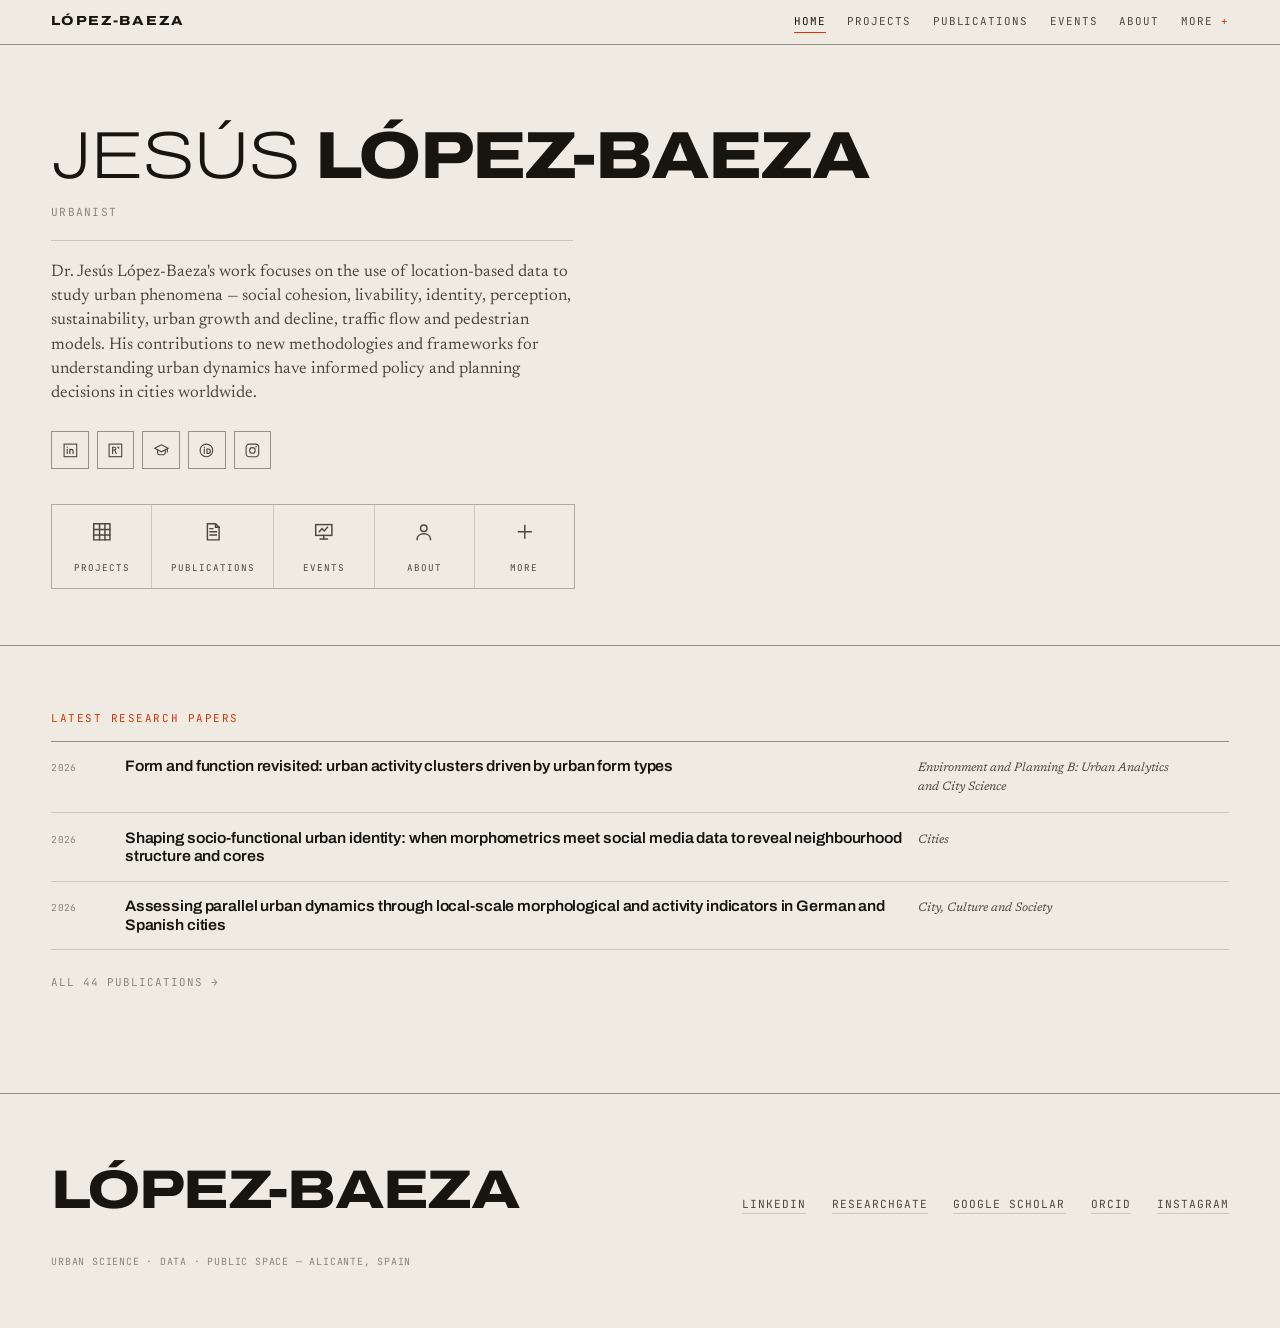
==== index.html @ 4053e577 "Add files via upload" ====
<!doctype html>
<html lang="en">
<head>
<meta charset="utf-8">
<meta name="viewport" content="width=device-width,initial-scale=1">
<title>Jesús López-Baeza — Urbanist</title>
<meta name="description" content="Urban research on phenomena using open data encompassing social cohesion, activities and livability of places, and citizen preferences in public spaces, among other dynamics.">
<meta property="og:title" content="Jesús López-Baeza — Urbanist">
<meta property="og:description" content="Urban research on phenomena using open data encompassing social cohesion, activities and livability of places, and citizen preferences in public spaces, among other dynamics.">
<meta property="og:type" content="website">
<link rel="preconnect" href="https://fonts.googleapis.com">
<link rel="preconnect" href="https://fonts.gstatic.com" crossorigin>
<link rel="stylesheet" href="https://fonts.googleapis.com/css2?family=Archivo:wdth,wght@62..125,100..900&family=Newsreader:ital,opsz,wght@0,6..72,200..700;1,6..72,200..600&family=JetBrains+Mono:wght@400;500&display=swap">
<link rel="stylesheet" href="assets/style.css">
</head>
<body>
<header class="masthead">
  <div class="wrap">
    <a class="brand" href="index.html">López-Baeza</a>
    <nav class="nav">
        <a href="index.html" aria-current="page">Home</a>
        <a href="projects.html">Projects</a>
        <a href="publications.html">Publications</a>
        <a href="events.html">Events</a>
        <a href="about.html">About</a>
        <span class="has-kids" tabindex="0">More <i>+</i><span class="submenu"><a href="tools.html">Tools</a><a href="architecture.html">Architecture</a><a href="graphic-design.html">Graphic Design</a></span></span>
    </nav>
  </div>
</header>
<main>
<section class="cover">
  <div class="wrap">
    <h1 class="cover-name"><span class="thin">Jesús</span> López-Baeza</h1>
    <p class="cover-role">Urbanist</p>
    <p class="cover-lead">Dr. Jesús López-Baeza&#x27;s work focuses on the use of location-based data to study urban phenomena — social cohesion, livability, identity, perception, sustainability, urban growth and decline, traffic flow and pedestrian models. His contributions to new methodologies and frameworks for understanding urban dynamics have informed policy and planning decisions in cities worldwide.</p>
    <div class="ico-row"><a class="ico" href="https://www.linkedin.com/in/jesuslopezbaeza/" target="_blank" rel="me noopener" title="LinkedIn" aria-label="LinkedIn"><svg viewBox="0 0 24 24" fill="none" stroke="currentColor" stroke-width="1.6" stroke-linecap="square" stroke-linejoin="miter" aria-hidden="true" focusable="false"><rect x="3" y="3" width="18" height="18"/><path d="M7.5 10.5v6"/><circle cx="7.5" cy="7.4" r="0.9" fill="currentColor" stroke="none"/><path d="M11.2 16.5v-6M11.2 12.6c0-1.2 1-2.1 2.3-2.1s2.3.9 2.3 2.1v3.9"/></svg></a><a class="ico" href="https://www.researchgate.net/profile/Jesus-Lopez-Baeza" target="_blank" rel="me noopener" title="ResearchGate" aria-label="ResearchGate"><svg viewBox="0 0 24 24" fill="none" stroke="currentColor" stroke-width="1.6" stroke-linecap="square" stroke-linejoin="miter" aria-hidden="true" focusable="false"><rect x="3" y="3" width="18" height="18"/><path d="M8 16.5v-9h2.6c1.2 0 2 .8 2 1.9s-.8 2-2 2H8"/><path d="M10.8 11.4l2.4 5.1"/><path d="M16.6 7.5h-1.2M16.6 7.5v1.2"/></svg></a><a class="ico" href="https://scholar.google.com/citations?user=J8rSZxgAAAAJ" target="_blank" rel="me noopener" title="Google Scholar" aria-label="Google Scholar"><svg viewBox="0 0 24 24" fill="none" stroke="currentColor" stroke-width="1.6" stroke-linecap="square" stroke-linejoin="miter" aria-hidden="true" focusable="false"><path d="M12 4L2.5 9 12 14l9.5-5L12 4z"/><path d="M6.5 11.4v4.2c0 1.5 2.5 2.7 5.5 2.7s5.5-1.2 5.5-2.7v-4.2"/><path d="M20.5 9.6v4.6"/></svg></a><a class="ico" href="https://orcid.org/0000-0002-4092-1782" target="_blank" rel="me noopener" title="ORCID" aria-label="ORCID"><svg viewBox="0 0 24 24" fill="none" stroke="currentColor" stroke-width="1.6" stroke-linecap="square" stroke-linejoin="miter" aria-hidden="true" focusable="false"><circle cx="12" cy="12" r="9"/><path d="M9 10v6"/><circle cx="9" cy="7.7" r="0.85" fill="currentColor" stroke="none"/><path d="M12.8 16.2V10h1.9c1.8 0 3 1.2 3 3.1s-1.2 3.1-3 3.1h-1.9z"/></svg></a><a class="ico" href="https://instagram.com/lopez.baeza" target="_blank" rel="me noopener" title="Instagram" aria-label="Instagram"><svg viewBox="0 0 24 24" fill="none" stroke="currentColor" stroke-width="1.6" stroke-linecap="square" stroke-linejoin="miter" aria-hidden="true" focusable="false"><rect x="3" y="3" width="18" height="18" rx="4.5"/><circle cx="12" cy="12" r="4"/><circle cx="17.2" cy="6.8" r="1" fill="currentColor" stroke="none"/></svg></a></div>
    <nav class="tiles" aria-label="Sections"><a class="tile" href="projects.html"><span class="tile-ico"><svg viewBox="0 0 24 24" fill="none" stroke="currentColor" stroke-width="1.6" stroke-linecap="square" stroke-linejoin="miter" aria-hidden="true" focusable="false"><path d="M3 3h18v18H3z"/><path d="M3 9.5h18M3 15.5h18M9.5 3v18M15.5 3v18"/></svg></span><span class="tile-lab">Projects</span></a><a class="tile" href="publications.html"><span class="tile-ico"><svg viewBox="0 0 24 24" fill="none" stroke="currentColor" stroke-width="1.6" stroke-linecap="square" stroke-linejoin="miter" aria-hidden="true" focusable="false"><path d="M6 3h9l4 4v14H6z"/><path d="M15 3v4h4"/><path d="M9 12h7M9 15.5h7M9 8.5h3"/></svg></span><span class="tile-lab">Publications</span></a><a class="tile" href="events.html"><span class="tile-ico"><svg viewBox="0 0 24 24" fill="none" stroke="currentColor" stroke-width="1.6" stroke-linecap="square" stroke-linejoin="miter" aria-hidden="true" focusable="false"><rect x="3" y="4" width="18" height="12"/><path d="M12 16v4"/><path d="M8 20h8"/><path d="M7 12l3-3.5 2.5 2.5L16 7"/></svg></span><span class="tile-lab">Events</span></a><a class="tile" href="about.html"><span class="tile-ico"><svg viewBox="0 0 24 24" fill="none" stroke="currentColor" stroke-width="1.6" stroke-linecap="square" stroke-linejoin="miter" aria-hidden="true" focusable="false"><circle cx="12" cy="8" r="3.6"/><path d="M4.5 20.5c0-4 3.4-6.4 7.5-6.4s7.5 2.4 7.5 6.4"/></svg></span><span class="tile-lab">About</span></a><a class="tile" href="architecture.html"><span class="tile-ico"><svg viewBox="0 0 24 24" fill="none" stroke="currentColor" stroke-width="1.6" stroke-linecap="square" stroke-linejoin="miter" aria-hidden="true" focusable="false"><path d="M12 5v14M5 12h14"/></svg></span><span class="tile-lab">More</span></a></nav>
  </div>
</section>

<section class="section cover-papers">
  <div class="wrap">
    <span class="kicker">Latest research papers</span>
    <div class="papers"><a class="paper" href="https://www.researchgate.net/publication/410779434_Form_and_function_revisited_urban_activity_clusters_driven_by_urban_form_types" target="_blank" rel="noopener"><span class="paper-yr">2026</span><span class="paper-title">Form and function revisited: urban activity clusters driven by urban form types</span><span class="paper-venue">Environment and Planning B: Urban Analytics and City Science</span><span class="t-go">&rarr;</span></a><a class="paper" href="https://www.researchgate.net/publication/409445512_Shaping_socio-functional_urban_identity_When_morphometrics_meet_social_media_data_to_reveal_neighbourhood_structure_and_cores" target="_blank" rel="noopener"><span class="paper-yr">2026</span><span class="paper-title">Shaping socio-functional urban identity: when morphometrics meet social media data to reveal neighbourhood structure and cores</span><span class="paper-venue">Cities</span><span class="t-go">&rarr;</span></a><a class="paper" href="https://www.researchgate.net/publication/402565655_Assessing_parallel_urban_dynamics_through_local-scale_morphological_and_activity_indicators_in_German_and_Spanish_cities" target="_blank" rel="noopener"><span class="paper-yr">2026</span><span class="paper-title">Assessing parallel urban dynamics through local-scale morphological and activity indicators in German and Spanish cities</span><span class="paper-venue">City, Culture and Society</span><span class="t-go">&rarr;</span></a></div>
    <a class="back" href="publications.html">All 44 publications &rarr;</a>
  </div>
</section>
</main>
<footer class="foot">
  <div class="wrap">
    <div class="foot-grid">
      <p class="foot-name">López-Baeza</p>
      <div class="foot-links">
      <a href="https://www.linkedin.com/in/jesuslopezbaeza/" rel="me noopener" target="_blank">LinkedIn</a>
      <a href="https://www.researchgate.net/profile/Jesus-Lopez-Baeza" rel="me noopener" target="_blank">ResearchGate</a>
      <a href="https://scholar.google.com/citations?user=J8rSZxgAAAAJ" rel="me noopener" target="_blank">Google Scholar</a>
      <a href="https://orcid.org/0000-0002-4092-1782" rel="me noopener" target="_blank">ORCID</a>
      <a href="https://instagram.com/lopez.baeza" rel="me noopener" target="_blank">Instagram</a>
      </div>
    </div>
    <p class="colophon">Urban science · data · public space — Alicante, Spain</p>
  </div>
</footer>
<script>
document.querySelectorAll('.carousel').forEach(function(c){
  var t = c.querySelector('.track');
  function step(){ return Math.max(t.clientWidth * 0.8, 240); }
  c.querySelector('.prev').onclick = function(){ t.scrollBy({left:-step(), behavior:'smooth'}); };
  c.querySelector('.next').onclick = function(){ t.scrollBy({left: step(), behavior:'smooth'}); };
});

document.querySelectorAll('.vid-link').forEach(function (a) {
  a.addEventListener('click', function (ev) {
    // file:// can't host a YouTube iframe, so there we just follow the link
    if (location.protocol.indexOf('http') !== 0) return;
    ev.preventDefault();
    var f = document.createElement('iframe');
    f.src = 'https://www.youtube-nocookie.com/embed/' + a.dataset.yt + '?autoplay=1';
    f.title = a.querySelector('img').alt;
    f.allow = 'accelerometer; autoplay; clipboard-write; encrypted-media; picture-in-picture';
    f.allowFullscreen = true;
    f.setAttribute('frameborder', '0');
    a.replaceWith(f);
  });
});
</script>
<script src="assets/filter.js"></script>
<script src="assets/timeline.js"></script>
<script src="assets/spark.js"></script>
</body>
</html>
---- assets/style.css ----
/* ------------------------------------------------------------------
   López-Baeza — editorial static site
   Paper / ink / one signal colour. No gradients, no shadows, no radii.
------------------------------------------------------------------ */

:root{
  --paper:#EFEBE2;
  --paper-2:#E6E1D6;
  --ink:#16150F;
  --ink-soft:#4A473D;
  --muted:#8A8577;
  --accent:#D9330A;
  --rule:rgba(22,21,15,.16);
  --rule-strong:rgba(22,21,15,.42);

  --display:"Archivo","Helvetica Neue",Arial,sans-serif;
  --serif:"Newsreader",Georgia,"Times New Roman",serif;
  --mono:"JetBrains Mono",ui-monospace,SFMono-Regular,Menlo,monospace;

  --pad:clamp(1.25rem,4vw,4rem);
  --maxw:1680px;
}

*{box-sizing:border-box}
html{-webkit-text-size-adjust:100%}
body{
  margin:0;background:var(--paper);color:var(--ink);
  font-family:var(--serif);
  font-size:clamp(1rem,.5vw + .9rem,1.1rem);
  line-height:1.55;-webkit-font-smoothing:antialiased;
}
::selection{background:var(--accent);color:var(--paper)}
a{color:inherit;text-decoration:none}
img{max-width:100%;display:block}
.wrap{max-width:var(--maxw);margin:0 auto;padding:0 var(--pad)}

/* ---------------------------------------------------------- masthead */

.masthead{position:sticky;top:0;z-index:50;background:var(--paper);
  border-bottom:1px solid var(--rule-strong)}
.masthead .wrap{display:flex;align-items:baseline;gap:2rem;
  justify-content:space-between;padding-top:.7rem;padding-bottom:.7rem}
.brand{font-family:var(--display);font-variation-settings:"wdth" 118,"wght" 800;
  font-size:.82rem;letter-spacing:.13em;text-transform:uppercase;white-space:nowrap}
.brand:hover{color:var(--accent)}
.nav{display:flex;flex-wrap:wrap;gap:.15rem 1.35rem;font-family:var(--mono);
  font-size:.68rem;letter-spacing:.09em;text-transform:uppercase}
.nav a{color:var(--ink-soft);padding-bottom:2px;border-bottom:1.5px solid transparent}
.nav a:hover{color:var(--ink)}
.nav a[aria-current="page"]{color:var(--ink);border-bottom-color:var(--accent)}
.nav .has-kids{position:relative;color:var(--ink-soft);cursor:default;
  padding-bottom:2px;border-bottom:1.5px solid transparent;outline:none}
.nav .has-kids:hover,.nav .has-kids:focus-within{color:var(--ink)}
.nav .has-kids.is-on{color:var(--ink);border-bottom-color:var(--accent)}
.nav .has-kids i{font-style:normal;color:var(--accent)}
.submenu{position:absolute;top:calc(100% + .7rem);right:0;z-index:60;
  display:none;flex-direction:column;min-width:11rem;
  background:var(--paper);border:1px solid var(--rule-strong)}
.nav .has-kids:hover .submenu,.nav .has-kids:focus-within .submenu{display:flex}
.submenu a{padding:.55rem .8rem;border-bottom:1px solid var(--rule);white-space:nowrap}
.submenu a:last-child{border-bottom:none}
.submenu a:hover{background:var(--paper-2);color:var(--accent)}

/* ---------------------------------------------------------- cover (home) */

.cover{padding:clamp(2.5rem,7vw,5rem) 0 clamp(2rem,5vw,3.5rem)}
.cover-name{font-family:var(--display);font-variation-settings:"wdth" 118,"wght" 800;
  font-size:clamp(2rem,5.2vw,4.2rem);line-height:.95;letter-spacing:-.03em;
  text-transform:uppercase;margin:0}
.cover-name .thin{font-variation-settings:"wdth" 118,"wght" 200}
.cover-role{font-family:var(--mono);font-size:.7rem;letter-spacing:.11em;
  text-transform:uppercase;color:var(--muted);margin:1rem 0 0}
/* Standfirst under the name. Measured in ch so the line length stays readable
   however wide the window gets. */
.cover-lead{font-size:1.05rem;line-height:1.45;color:var(--ink-soft);
  max-width:58ch;margin:1.15rem 0 0;padding-top:1.15rem;
  border-top:1px solid var(--rule)}

.ico-row{display:flex;flex-wrap:wrap;gap:.5rem;margin-top:1.6rem}
.ico{display:grid;place-items:center;width:2.35rem;height:2.35rem;
  border:1px solid var(--rule-strong);color:var(--ink-soft);
  transition:background-color .15s ease,color .15s ease,border-color .15s ease}
.ico svg{width:1.05rem;height:1.05rem}
.ico:hover{background:var(--accent);border-color:var(--accent);color:var(--paper)}

.tiles{display:flex;flex-wrap:wrap;gap:1px;margin-top:2.2rem;
  background:var(--rule);border:1px solid var(--rule);width:fit-content;max-width:100%}
.tile{background:var(--paper);display:flex;flex-direction:column;align-items:center;
  gap:.5rem;padding:1rem 1.15rem .8rem;min-width:6.2rem;color:var(--ink-soft);
  transition:background-color .15s ease,color .15s ease}
.tile-ico svg{width:1.35rem;height:1.35rem}
.tile-lab{font-family:var(--mono);font-size:.58rem;letter-spacing:.11em;
  text-transform:uppercase}
.tile:hover{background:var(--paper-2);color:var(--accent)}

.cover-papers{padding-top:clamp(1.75rem,3.5vw,2.75rem)}
.cover-papers .kicker{margin-bottom:.9rem}
.papers{border-top:1px solid var(--rule-strong)}
.paper{display:grid;grid-template-columns:3.6rem minmax(0,1fr) minmax(0,17rem) 1.4rem;
  gap:.2rem 1rem;align-items:baseline;padding:.95rem 0;
  border-bottom:1px solid var(--rule);
  transition:padding-left .16s ease,background-color .16s ease}
.paper:hover{background:var(--paper-2);padding-left:.7rem}
.paper:hover .paper-title{color:var(--accent)}
.paper:hover .t-go{opacity:1}
.paper-yr{font-family:var(--mono);font-size:.6rem;color:var(--muted);letter-spacing:.04em}
.paper-title{font-family:var(--display);font-variation-settings:"wdth" 104,"wght" 600;
  font-size:.95rem;line-height:1.22;letter-spacing:-.008em}
.paper-venue{font-size:.76rem;font-style:italic;color:var(--ink-soft)}

/* ---------------------------------------------------------- sections */

.section{padding:clamp(2.25rem,5vw,4.5rem) 0;border-top:1px solid var(--rule-strong)}
.section-head{display:grid;grid-template-columns:minmax(0,3.2fr) minmax(0,6.8fr);
  gap:clamp(1rem,4vw,4rem);align-items:start;margin-bottom:clamp(1.5rem,3vw,2.5rem)}
.kicker{font-family:var(--mono);font-size:.68rem;letter-spacing:.14em;
  text-transform:uppercase;color:var(--accent);display:block;margin-bottom:.85rem}
/* The heading sits in a ~30%-wide column, so it must be sized against that
   column, not the viewport — otherwise a long single word like PUBLICATIONS
   spills over the body text beside it. */
.section-head > div:first-child{container-type:inline-size;min-width:0}
.section-head h2{font-family:var(--display);font-variation-settings:"wdth" 118,"wght" 800;
  font-size:clamp(1.7rem,4vw,3rem);line-height:.92;letter-spacing:-.025em;
  text-transform:uppercase;margin:0;max-width:14ch;overflow-wrap:anywhere}
@supports (font-size:1cqi){
  .section-head h2{font-size:clamp(1.7rem,9.5cqi,3.9rem);overflow-wrap:normal}
}
.section-head .body p{margin:0 0 1em;max-width:64ch;color:var(--ink-soft);font-size:.98rem}
.section-head .body p:last-child{margin-bottom:0}
.pull{font-family:var(--display);font-variation-settings:"wdth" 104,"wght" 600;
  font-size:1.15rem;line-height:1.32;color:var(--ink);max-width:34ch}

/* ---------------------------------------------------------- per-year line chart */

.spark{position:relative;margin:0 0 clamp(1.25rem,2.5vw,2rem);
  border-top:1px solid var(--rule-strong)}
.sp-cap{display:flex;flex-wrap:wrap;gap:.3rem 1.25rem;justify-content:space-between;
  font-family:var(--mono);font-size:.6rem;letter-spacing:.11em;text-transform:uppercase;
  color:var(--ink);padding:.55rem 0 .9rem}
.sp-meta{color:var(--muted)}
.sp-reset{font:inherit;letter-spacing:inherit;text-transform:inherit;color:var(--accent);
  background:none;border:1px solid var(--accent);padding:.18rem .45rem;margin-left:.6rem;
  cursor:pointer}
.sp-reset b{font-weight:500}
.sp-reset:hover{background:var(--accent);color:var(--paper)}

.sp-plot{position:relative;height:4.75rem;
  border-bottom:1px solid var(--rule-strong)}
.sp-svg{position:absolute;inset:0;width:100%;height:100%;overflow:visible}
.sp-area{fill:var(--accent);opacity:.1}
.sp-path{fill:none;stroke:var(--accent);stroke-width:1.5;
  stroke-linejoin:round;stroke-linecap:round}

.sp-pt{position:absolute;left:var(--x);bottom:var(--y);
  transform:translate(-50%,50%);
  width:1.55rem;height:1.55rem;padding:0;border:none;background:none;
  display:grid;place-items:center;cursor:pointer;outline:none}
.sp-pt::after{content:"";position:absolute;width:.42rem;height:.42rem;border-radius:50%;
  background:var(--paper);border:1.5px solid var(--accent);
  transition:transform .14s ease,background-color .14s ease}
.sp-pt:hover::after,.sp-pt:focus-visible::after{transform:scale(1.6)}
.sp-pt[aria-pressed="true"]::after{background:var(--accent);transform:scale(1.7)}
.sp-pt.is-zero::after{border-color:var(--rule-strong)}

.sp-n{position:absolute;bottom:1.05rem;font-family:var(--mono);font-size:.52rem;
  color:var(--muted);pointer-events:none;transition:color .14s ease}
.sp-pt:hover .sp-n,.sp-pt[aria-pressed="true"] .sp-n{color:var(--accent)}

.sp-axis{position:relative;height:1rem;margin-top:.15rem}
.sp-axis span{position:absolute;transform:translateX(-50%);font-family:var(--mono);
  font-size:.5rem;letter-spacing:.02em;color:var(--muted);white-space:nowrap}

.sp-tip{position:absolute;z-index:30;pointer-events:auto;
  display:flex;flex-direction:column;gap:.12rem;
  width:min(26rem,90vw);max-height:20rem;overflow-y:auto;
  background:var(--ink);color:var(--paper);padding:.6rem .7rem;border:1px solid var(--ink)}

/* multi-series variant, used on the home page */
.spark.is-multi .sp-plot{height:6.5rem}
.bio-text .spark{margin:.6rem 0 0;padding-top:.7rem;
  border-top:1px solid var(--rule-strong)}
.bio-text .spark .sp-cap{padding:0 0 .6rem}
.bio-text .spark .sp-plot{height:5rem}
.bio-text .sp-legend{gap:.25rem .7rem}
.sp-series{position:absolute;inset:0}
.sp-series .sp-svg{position:absolute;inset:0;width:100%;height:100%}
.sp-series.s0 .sp-path{stroke:var(--accent)}
.sp-series.s0 .sp-area{fill:var(--accent);opacity:.1}
.sp-series.s1 .sp-path{stroke:var(--ink)}
.sp-series.s1 .sp-area{fill:none}
.sp-series.s2 .sp-path{stroke:var(--muted);stroke-dasharray:3 2.5}
.sp-series.s2 .sp-area{fill:none}

.sp-hit{position:absolute;left:var(--x);top:0;bottom:0;width:1.6rem;
  transform:translateX(-50%);cursor:pointer;outline:none}
.sp-hit::before{content:"";position:absolute;left:50%;top:0;bottom:0;width:1px;
  background:var(--rule-strong);opacity:0;transition:opacity .12s ease}
.sp-hit:hover::before,.sp-hit:focus::before{opacity:1}

.sp-legend{display:flex;flex-wrap:wrap;gap:.35rem .9rem;align-items:center}
.sp-key{display:inline-flex;align-items:center;gap:.35rem;color:var(--muted)}
.sp-key b{color:var(--ink);font-weight:500}
.sp-key i{width:.85rem;height:0;border-top:2px solid var(--accent)}
.sp-key.s1 i{border-top-color:var(--ink)}
.sp-key.s2 i{border-top:2px dashed var(--muted)}

/* ---------------------------------------------------------- index table */

.controls{display:flex;flex-wrap:wrap;gap:.8rem 2rem;align-items:center;
  justify-content:space-between;margin-bottom:1.1rem}
.tally{display:flex;flex-wrap:wrap;gap:.35rem .5rem;align-items:center;
  font-family:var(--mono);font-size:.66rem;letter-spacing:.07em;text-transform:uppercase;
  color:var(--muted)}
.facet{font:inherit;letter-spacing:inherit;text-transform:inherit;color:var(--muted);
  background:none;border:1px solid transparent;padding:.28rem .5rem;cursor:pointer;
  transition:background-color .14s ease,border-color .14s ease,color .14s ease}
.facet b{color:var(--ink);font-weight:500}
.facet.has-logo{display:inline-flex;align-items:center;gap:.4rem}
.facet-logo{height:.95rem;width:auto;max-width:3.2rem;object-fit:contain;
  opacity:.55;transition:opacity .14s ease,filter .14s ease}
.facet:hover .facet-logo{opacity:.9}
.facet[aria-pressed="true"] .facet-logo{opacity:1;filter:invert(1) brightness(2)}
button.facet:hover{border-color:var(--rule-strong);color:var(--ink)}
button.facet[aria-pressed="true"]{background:var(--accent);border-color:var(--accent);color:var(--paper)}
button.facet[aria-pressed="true"] b{color:var(--paper)}
.facet.is-total{cursor:default;padding-left:0;border-color:transparent}
.facet.is-clear{color:var(--accent);border-color:transparent}
.facet.is-clear:hover{border-color:var(--accent)}

.search{display:flex;align-items:center;flex:1 1 15rem;max-width:24rem}
.search input{width:100%;font-family:var(--mono);font-size:.7rem;letter-spacing:.04em;
  color:var(--ink);background:var(--paper);border:1px solid var(--rule-strong);
  padding:.5rem .7rem;outline:none;-webkit-appearance:none;border-radius:0}
.search input::placeholder{color:var(--muted);text-transform:none;letter-spacing:.02em}
.search input:focus{border-color:var(--accent)}
.sr{position:absolute;width:1px;height:1px;overflow:hidden;clip:rect(0 0 0 0);white-space:nowrap}

.no-hits{font-family:var(--mono);font-size:.7rem;letter-spacing:.06em;
  text-transform:uppercase;color:var(--muted);padding:1.5rem 0;margin:0}
[hidden]{display:none!important}

.table{border-top:1px solid var(--rule-strong)}

.thead,.trow,.prow{
  display:grid;
  grid-template-columns:3.4rem minmax(0,1fr) minmax(0,11rem) minmax(0,15rem) 1.4rem;
  gap:1rem;align-items:baseline;padding:.55rem 0;
  border-bottom:1px solid var(--rule);
}
.thead{font-family:var(--mono);font-size:.6rem;letter-spacing:.14em;
  text-transform:uppercase;color:var(--muted);padding-bottom:.45rem;
  border-bottom:1px solid var(--rule-strong)}

.trow{transition:padding-left .16s ease,background-color .16s ease}
a.trow:hover,a.prow:hover{background:var(--paper-2);padding-left:.7rem}
a.trow:hover .t-title,a.prow:hover .p-title{color:var(--accent)}
a.trow:hover .t-go,a.prow:hover .t-go{opacity:1}
.trow.is-flat{color:var(--muted)}

.t-year{font-family:var(--mono);font-size:.68rem;color:var(--muted);letter-spacing:.04em}
.t-title{font-family:var(--display);font-variation-settings:"wdth" 104,"wght" 600;
  font-size:1.02rem;line-height:1.18;letter-spacing:-.01em}
.t-city{font-family:var(--mono);font-size:.66rem;letter-spacing:.06em;
  text-transform:uppercase;color:var(--accent)}
.t-org{font-family:var(--mono);font-size:.64rem;letter-spacing:.05em;color:var(--ink-soft)}
.t-go{font-family:var(--mono);font-size:.8rem;color:var(--accent);opacity:0;
  transition:opacity .16s ease;text-align:right}

/* press uses the same table with two columns */
.prow{grid-template-columns:minmax(0,11rem) minmax(0,1fr) 1.4rem}
.p-outlet{font-family:var(--mono);font-size:.64rem;letter-spacing:.1em;
  text-transform:uppercase;color:var(--accent)}
.p-title{font-family:var(--display);font-variation-settings:"wdth" 104,"wght" 600;
  font-size:1.02rem;line-height:1.18}

/* ---------------------------------------------------------- publications */

.pubs{border-top:1px solid var(--rule-strong);
  column-count:2;column-gap:clamp(1.5rem,4vw,3.5rem)}
.pub{break-inside:avoid;padding:.75rem 0;border-bottom:1px solid var(--rule);
  display:grid;grid-template-columns:3.1rem minmax(0,1fr);gap:.15rem .8rem}
.pub-year{font-family:var(--mono);font-size:.66rem;letter-spacing:.06em;
  color:var(--muted);padding-top:.15rem}
.pub-title{font-family:var(--display);font-variation-settings:"wdth" 102,"wght" 600;
  font-size:.88rem;line-height:1.25;letter-spacing:-.005em;display:block;margin-bottom:.2rem}
a.pub-title:hover{color:var(--accent)}
.pub-authors{font-size:.76rem;color:var(--muted);margin:0 0 .15rem;line-height:1.35}
.pub-venue{font-size:.76rem;color:var(--ink-soft);margin:0;font-style:italic;line-height:1.35}
.pub-kind{font-family:var(--mono);font-style:normal;font-size:.52rem;letter-spacing:.08em;
  text-transform:uppercase;color:var(--ink-soft);border:1px solid var(--rule-strong);
  padding:.03rem .26rem;margin-right:.35rem;white-space:nowrap}

/* ---------------------------------------------------------- events */

.events{border-top:1px solid var(--rule-strong);
  column-count:2;column-gap:clamp(1.5rem,4vw,3.5rem)}
.ev{break-inside:avoid;display:grid;grid-template-columns:2.9rem minmax(0,1fr);
  gap:.1rem .7rem;padding:.5rem 0;border-bottom:1px solid var(--rule)}
.ev-year{font-family:var(--mono);font-size:.66rem;color:var(--muted);
  letter-spacing:.06em;padding-top:.2rem}
.ev-title{font-family:var(--display);font-variation-settings:"wdth" 104,"wght" 500;
  font-size:.92rem;line-height:1.22;display:block}
.ev-meta{font-family:var(--mono);font-size:.63rem;letter-spacing:.06em;
  text-transform:uppercase;color:var(--muted);margin-top:.15rem}
.ev-meta a{color:var(--ink-soft);border-bottom:1px solid var(--rule)}
.ev-meta a:hover{color:var(--accent);border-bottom-color:var(--accent)}
.ev-meta .city{color:var(--accent)}
.ev-cat{border:1px solid var(--rule-strong);padding:.05rem .28rem;margin-right:.3rem;
  color:var(--ink-soft)}

/* ---------------------------------------------------------- carousel */

.carousel{position:relative;margin-top:2.5rem}
.track{display:flex;gap:1px;overflow-x:auto;scroll-snap-type:x mandatory;
  scroll-behavior:smooth;background:var(--rule);border:1px solid var(--rule);
  scrollbar-width:none}
.track::-webkit-scrollbar{display:none}
.slide{margin:0;flex:0 0 min(100%,540px);scroll-snap-align:start;background:var(--paper)}
.slide img{width:100%;height:100%;aspect-ratio:16/7;object-fit:cover;display:block}
.cbtn{position:absolute;top:50%;transform:translateY(-50%);z-index:2;
  width:2.2rem;height:2.2rem;border:1px solid var(--rule-strong);
  background:var(--paper);color:var(--ink);font-family:var(--mono);font-size:.85rem;
  cursor:pointer;padding:0;line-height:1;transition:background-color .15s ease}
.cbtn:hover{background:var(--accent);color:var(--paper);border-color:var(--accent)}
.cbtn.prev{left:-1.1rem}
.cbtn.next{right:-1.1rem}

/* press + video, side by side */
.press-split{display:grid;grid-template-columns:minmax(0,1fr) minmax(0,19rem);
  gap:clamp(1.5rem,3vw,3rem);align-items:start}

.vid{margin:0}
.vid-link{position:relative;display:block;border:1px solid var(--rule-strong);
  background:var(--paper-2);overflow:hidden}
.vid-link img{width:100%;aspect-ratio:16/9;object-fit:cover;
  filter:grayscale(.35) contrast(1.03);transition:filter .2s ease,transform .4s ease}
.vid-link:hover img{filter:none;transform:scale(1.03)}
.vid-play{position:absolute;inset:0;margin:auto;width:2.9rem;height:2.9rem;
  background:var(--paper);border:1px solid var(--ink);display:grid;place-items:center;
  transition:background-color .16s ease}
.vid-play::after{content:"";border-left:.7rem solid var(--ink);
  border-top:.45rem solid transparent;border-bottom:.45rem solid transparent;
  margin-left:.18rem}
.vid-link:hover .vid-play{background:var(--accent);border-color:var(--accent)}
.vid-link:hover .vid-play::after{border-left-color:var(--paper)}
.vid iframe{display:block;width:100%;aspect-ratio:16/9;border:1px solid var(--rule-strong)}
.vid-cap{display:flex;flex-direction:column;gap:.15rem;margin-top:.6rem}
.vid-title{font-family:var(--display);font-variation-settings:"wdth" 104,"wght" 600;
  font-size:.9rem;line-height:1.2}
.vid-by{font-family:var(--mono);font-size:.58rem;letter-spacing:.09em;
  text-transform:uppercase;color:var(--accent)}

/* ---------------------------------------------------------- bio */

/* Two rows so the kicker sits above the picture without pushing it down out of
   line with the prose: the picture and the text both start on row 2, and both
   stretch to it, so their tops and their bottoms meet. */
.bio{display:grid;grid-template-columns:minmax(0,20rem) minmax(0,1fr);
  grid-template-rows:auto minmax(0,1fr);
  column-gap:clamp(1.25rem,3vw,3rem);align-items:stretch}
.bio-kicker{grid-column:1;grid-row:1}
.bio-portrait{grid-column:1;grid-row:2;display:flex;flex-direction:column;min-height:0}
.bio-text{grid-column:2;grid-row:2}
.portrait{border:1px solid var(--rule-strong);filter:grayscale(1) contrast(1.06);
  width:100%;height:100%;object-fit:cover;object-position:center top}
/* The prose is a two-column flow, but the chart sits outside it: kept in the
   flow it fragmented across the column break, and it could not be pinned to
   the foot of the picture. So bio-text is a vertical stack — lead, prose,
   then a footer grid on the same two-column rhythm holding the chart in the
   right-hand cell. margin-top:auto drops that footer to the bottom of the
   stack, which the grid stretches to the height of the portrait. */
.bio-text{display:flex;flex-direction:column;font-size:.86rem;line-height:1.5}
.bio-flow{column-count:2;column-gap:clamp(1.25rem,2.5vw,2.5rem)}
.bio-text p{margin:0 0 .8em}
.bio-text .lead{font-size:1rem;line-height:1.45;color:var(--ink);
  margin:0 0 1rem;padding-bottom:.85rem;border-bottom:1px solid var(--rule)}
.bio-foot{margin-top:auto;display:grid;grid-template-columns:1fr 1fr;
  column-gap:clamp(1.25rem,2.5vw,2.5rem)}
.bio-foot .spark{grid-column:2}

/* ---------------------------------------------------------- track toggles */

.tracks{display:flex;flex-wrap:wrap;gap:.35rem;margin-top:1.1rem}
.trk{display:inline-flex;align-items:center;gap:.45rem;font-family:var(--mono);
  font-size:.6rem;letter-spacing:.1em;text-transform:uppercase;color:var(--muted);
  background:none;border:1px solid var(--rule-strong);padding:.32rem .6rem;cursor:pointer;
  transition:color .14s ease,border-color .14s ease}
.trk-dot{width:.5rem;height:.5rem;background:var(--rule-strong)}
.trk[aria-pressed="true"]{color:var(--ink);border-color:var(--ink)}
.trk[aria-pressed="true"] .trk-dot{background:var(--accent)}
.trk:hover{color:var(--ink)}

/* ---------------------------------------------------------- gantt */

.gantt{--lab:13rem;position:relative;margin-top:clamp(1rem,3vw,2rem);
  border-top:1px solid var(--rule-strong);font-size:.8rem}

.g-head,.g-foot{display:grid;grid-template-columns:var(--lab) minmax(0,1fr);
  border-bottom:1px solid var(--rule)}
.g-foot{border-bottom:none;border-top:1px solid var(--rule)}
.g-axis{position:relative;height:1.1rem}
.g-axis span{position:absolute;top:.28rem;transform:translateX(-50%);
  font-family:var(--mono);font-size:.55rem;letter-spacing:.06em;color:var(--muted)}

.g-band{border-bottom:1px solid var(--rule-strong)}
.g-bandname{font-family:var(--mono);font-size:.58rem;letter-spacing:.16em;
  text-transform:uppercase;color:var(--accent);padding:.6rem 0 .35rem}

.g-lane{display:grid;grid-template-columns:var(--lab) minmax(0,1fr);
  column-gap:.9rem;padding:.28rem 0;border-top:1px solid var(--rule);align-items:center;
  transition:opacity .15s ease}
.g-lane:first-of-type{border-top:none}
.g-lane.is-dim{opacity:.22}
.g-lane:hover{background:var(--paper-2)}

.g-org{display:flex;flex-direction:column;gap:.05rem;padding-right:.4rem;min-width:0}
.g-orgname{font-family:var(--display);font-variation-settings:"wdth" 104,"wght" 600;
  font-size:.78rem;line-height:1.12;overflow-wrap:anywhere}
.g-place{font-family:var(--mono);font-size:.5rem;letter-spacing:.08em;
  text-transform:uppercase;color:var(--accent)}

.g-track{position:relative;height:1rem;
  background:repeating-linear-gradient(to right,
    var(--rule) 0 1px, transparent 1px var(--yearpct))}
.g-seg{position:absolute;top:.34rem;height:.32rem;background:var(--ink);
  cursor:pointer;outline:none;transition:transform .14s ease}
.g-seg + .g-seg{background:var(--ink-soft)}
.g-seg.is-now{background:var(--accent)}
.g-seg:hover,.g-seg:focus{transform:scaleY(2.2)}

.g-dot{position:absolute;top:.28rem;width:.44rem;height:.44rem;margin-left:-.22rem;
  background:var(--paper);border:1.5px solid var(--accent);border-radius:50%;
  cursor:pointer;outline:none;transition:transform .14s ease}
.g-dot:hover,.g-dot:focus{transform:scale(1.9);z-index:5}
.g-dot.is-many{width:calc(.44rem + var(--n) * .07rem);
  height:calc(.44rem + var(--n) * .07rem);
  margin-left:calc((.44rem + var(--n) * .07rem) / -2);
  top:calc(.5rem - (.44rem + var(--n) * .07rem) / 2);
  background:var(--accent);display:grid;place-items:center}
.g-dot.is-many i{font-style:normal;font-family:var(--mono);font-size:.34rem;
  color:var(--paper);line-height:1}
.g-strip .g-dot.is-many{background:var(--ink-soft);border-color:var(--ink-soft)}
.g-strip .g-dot.is-many:hover{background:var(--accent);border-color:var(--accent)}
.g-strip .g-dot{border-color:var(--ink-soft);top:.3rem}
.g-strip .g-dot:hover,.g-strip .g-dot:focus{border-color:var(--accent)}

.g-now{position:absolute;top:1.1rem;bottom:1.1rem;width:1px;background:var(--accent);
  opacity:.35;pointer-events:none;
  left:calc(var(--lab) + .9rem + (100% - var(--lab) - .9rem) * var(--at))}

/* ---------------------------------------------------------- tooltip */

.g-tip,.m-tip{position:absolute;z-index:40;pointer-events:none;
  display:flex;flex-direction:column;gap:.12rem;max-width:22rem;
  background:var(--ink);color:var(--paper);padding:.6rem .7rem;
  border:1px solid var(--ink)}
.tip-kind{font-family:var(--mono);font-size:.5rem;letter-spacing:.14em;
  text-transform:uppercase;color:var(--accent)}
.tip-title{font-family:var(--display);font-variation-settings:"wdth" 104,"wght" 600;
  font-size:.85rem;line-height:1.2}
.tip-org{font-size:.75rem;opacity:.85}
.tip-where,.tip-when{font-family:var(--mono);font-size:.55rem;letter-spacing:.07em;
  text-transform:uppercase;opacity:.7}
.tip-note{font-size:.72rem;line-height:1.35;opacity:.75;margin-top:.25rem}
.tip-line{font-size:.7rem;opacity:.8;line-height:1.3}
.tip-hint{font-family:var(--mono);font-size:.52rem;letter-spacing:.08em;
  text-transform:uppercase;color:var(--accent);opacity:1;margin-top:.3rem}
.tip-item{display:flex;flex-direction:column;gap:.05rem;padding:.28rem 0;
  border-top:1px solid rgba(239,235,226,.16)}
.tip-item:first-of-type{border-top:none}
.tip-item a{border-bottom:1px solid rgba(239,235,226,.35)}
.tip-item a:hover{color:var(--accent);border-bottom-color:var(--accent)}
.tip-sname{font-family:var(--mono);font-size:.58rem;letter-spacing:.1em;text-transform:uppercase}
.tip-sname b{color:var(--accent);font-weight:500}
.tip-item em{font-style:normal;font-family:var(--mono);font-size:.5rem;
  letter-spacing:.07em;text-transform:uppercase;opacity:.6}
.g-tip{pointer-events:auto;max-height:22rem;overflow-y:auto}

/* ---------------------------------------------------------- cv map */

/* map + timeline, side by side */
.cvsplit{display:grid;grid-template-columns:minmax(0,1fr) minmax(0,1fr);
  gap:clamp(1rem,2.5vw,2.25rem);align-items:start}
.cvsplit-map{position:sticky;top:4.5rem}
.cvsplit-time{min-width:0}
.cvsplit-time .gantt{--lab:8.5rem;margin-top:0;font-size:.74rem}
.cvsplit-time .g-orgname{font-size:.7rem}
.cvsplit-time .g-head{position:sticky;top:3.6rem;background:var(--paper);z-index:3}
.cvsplit-time .g-foot{display:none}
.cvsplit-time .g-now{display:none}
.m-count{font-family:var(--mono);font-size:.6rem;letter-spacing:.09em;
  text-transform:uppercase;color:var(--muted);margin:.6rem 0 0}

.cvmap{position:relative;border:1px solid var(--rule-strong);background:var(--paper-2)}
.cvmap svg{display:block;width:100%;height:auto}
.m-grat{stroke:var(--rule);stroke-width:.5}
.m-country{fill:var(--paper);stroke:var(--rule-strong);stroke-width:.4;fill-rule:evenodd}
.m-city{cursor:pointer;outline:none;pointer-events:none}
.m-city circle{fill:var(--accent);fill-opacity:.5;stroke:var(--accent);stroke-width:1;
  pointer-events:auto;transition:fill-opacity .15s ease}
.m-city text{font-family:var(--mono);font-size:9px;letter-spacing:.04em;
  fill:var(--ink-soft);opacity:0;pointer-events:none;transition:opacity .15s ease}
.m-city:hover text,.m-city:focus text,.m-city.is-on text{opacity:1}
.m-city.is-on circle{fill-opacity:1}
.cvmap.is-focused .m-city:not(.is-on) circle{fill-opacity:.18}
.m-tip{left:.75rem;top:.75rem;max-width:17rem}
.m-zoom{position:absolute;right:.6rem;top:.6rem;display:flex;flex-direction:column;gap:1px;
  background:var(--rule-strong);border:1px solid var(--rule-strong)}
.m-zoom button{width:1.7rem;height:1.7rem;border:none;background:var(--paper);
  color:var(--ink);font-family:var(--mono);font-size:.75rem;line-height:1;cursor:pointer;
  padding:0;transition:background-color .14s ease,color .14s ease}
.m-zoom button:hover{background:var(--accent);color:var(--paper)}
.cvmap svg{cursor:grab;touch-action:none}
.cvmap.is-dragging svg{cursor:grabbing}
.m-grat,.m-country{vector-effect:non-scaling-stroke}
.m-city text{paint-order:stroke;stroke:var(--paper);stroke-width:2.5px;
  stroke-linejoin:round}

/* ---------------------------------------------------------- galleries */

.strip{display:grid;grid-template-columns:repeat(auto-fill,minmax(min(100%,200px),1fr));
  gap:1px;background:var(--rule);border:1px solid var(--rule);margin-top:2rem}
.strip img{width:100%;aspect-ratio:4/3;object-fit:cover;background:var(--paper-2)}
.credit{font-family:var(--mono);font-size:.62rem;letter-spacing:.06em;
  text-transform:uppercase;color:var(--muted);margin-top:.7rem}

/* ---------------------------------------------------------- footer */

.foot{border-top:1px solid var(--rule-strong);padding:clamp(2.5rem,6vw,4.5rem) 0 3rem;margin-top:2rem}
.foot-grid{display:flex;flex-wrap:wrap;gap:2rem 4rem;justify-content:space-between;align-items:flex-end}
.foot-name{font-family:var(--display);font-variation-settings:"wdth" 122,"wght" 800;
  font-size:clamp(1.6rem,5vw,3.4rem);line-height:.9;letter-spacing:-.03em;
  text-transform:uppercase;margin:0}
.foot-links{display:flex;flex-wrap:wrap;gap:.4rem 1.6rem;font-family:var(--mono);
  font-size:.7rem;letter-spacing:.09em;text-transform:uppercase}
.foot-links a{color:var(--ink-soft);border-bottom:1px solid var(--rule)}
.foot-links a:hover{color:var(--accent);border-bottom-color:var(--accent)}
.colophon{font-family:var(--mono);font-size:.62rem;letter-spacing:.08em;
  text-transform:uppercase;color:var(--muted);margin-top:2.5rem}

/* ---------------------------------------------------------- utilities */

.back{font-family:var(--mono);font-size:.68rem;letter-spacing:.09em;text-transform:uppercase;
  color:var(--muted);display:inline-block;margin-top:1.5rem}
.back:hover{color:var(--accent)}

/* ---------------------------------------------------------- responsive */

@media (max-width:1200px){
  .cvsplit{grid-template-columns:1fr}
  .cvsplit-map{position:static}
  .cvsplit-time .gantt{--lab:13rem}
}
@media (max-width:1100px){
  .pubs,.events{column-count:1}
  .press-split{grid-template-columns:1fr}
  .vid{max-width:26rem}
  .bio{grid-template-columns:1fr;grid-template-rows:auto;row-gap:1rem}
  .bio-kicker,.bio-portrait,.bio-text{grid-column:1;grid-row:auto}
  .bio-flow{column-count:1}
  .bio-foot{grid-template-columns:1fr}
  .bio-foot .spark{grid-column:1}
  .gantt{--lab:100%}
  .g-head,.g-foot,.g-lane{grid-template-columns:1fr}
  .g-head .g-corner,.g-foot .g-corner{display:none}
  .g-roles{grid-column:1}
  .g-now{display:none}
  .g-org{padding-bottom:.35rem}
}
@media (max-width:900px){
  .section-head,.prose{grid-template-columns:1fr}
  .prose .side{order:2}
  .thead{display:none}
  .trow{grid-template-columns:3.1rem minmax(0,1fr);gap:.15rem .8rem;padding:.7rem 0}
  .t-year{grid-row:1}
  .t-title{grid-column:2}
  .t-city,.t-org{grid-column:2}
  .t-go{display:none}
  .prow{grid-template-columns:1fr;gap:.15rem}
}
@media (max-width:760px){
  .paper{grid-template-columns:3.4rem minmax(0,1fr);
         grid-template-areas:"y t" ". v";row-gap:.15rem}
  .paper-yr{grid-area:y}.paper-title{grid-area:t}.paper-venue{grid-area:v}
  .paper .t-go{display:none}
  .tiles{width:100%}
  .tile{flex:1 1 5rem;min-width:0}
}
@media (max-width:640px){
  .cbtn.prev{left:.35rem}
  .cbtn.next{right:.35rem}
  .masthead .wrap{flex-direction:column;gap:.55rem;align-items:flex-start}
  .nav{gap:.15rem 1rem}
  .deflist .row2{grid-template-columns:1fr 5rem;grid-template-areas:"k t" "v v";row-gap:.2rem}
  .deflist .k{grid-area:k}.deflist .v{grid-area:v}.deflist .t{grid-area:t}
}
@media (prefers-reduced-motion:reduce){*{transition:none!important}}
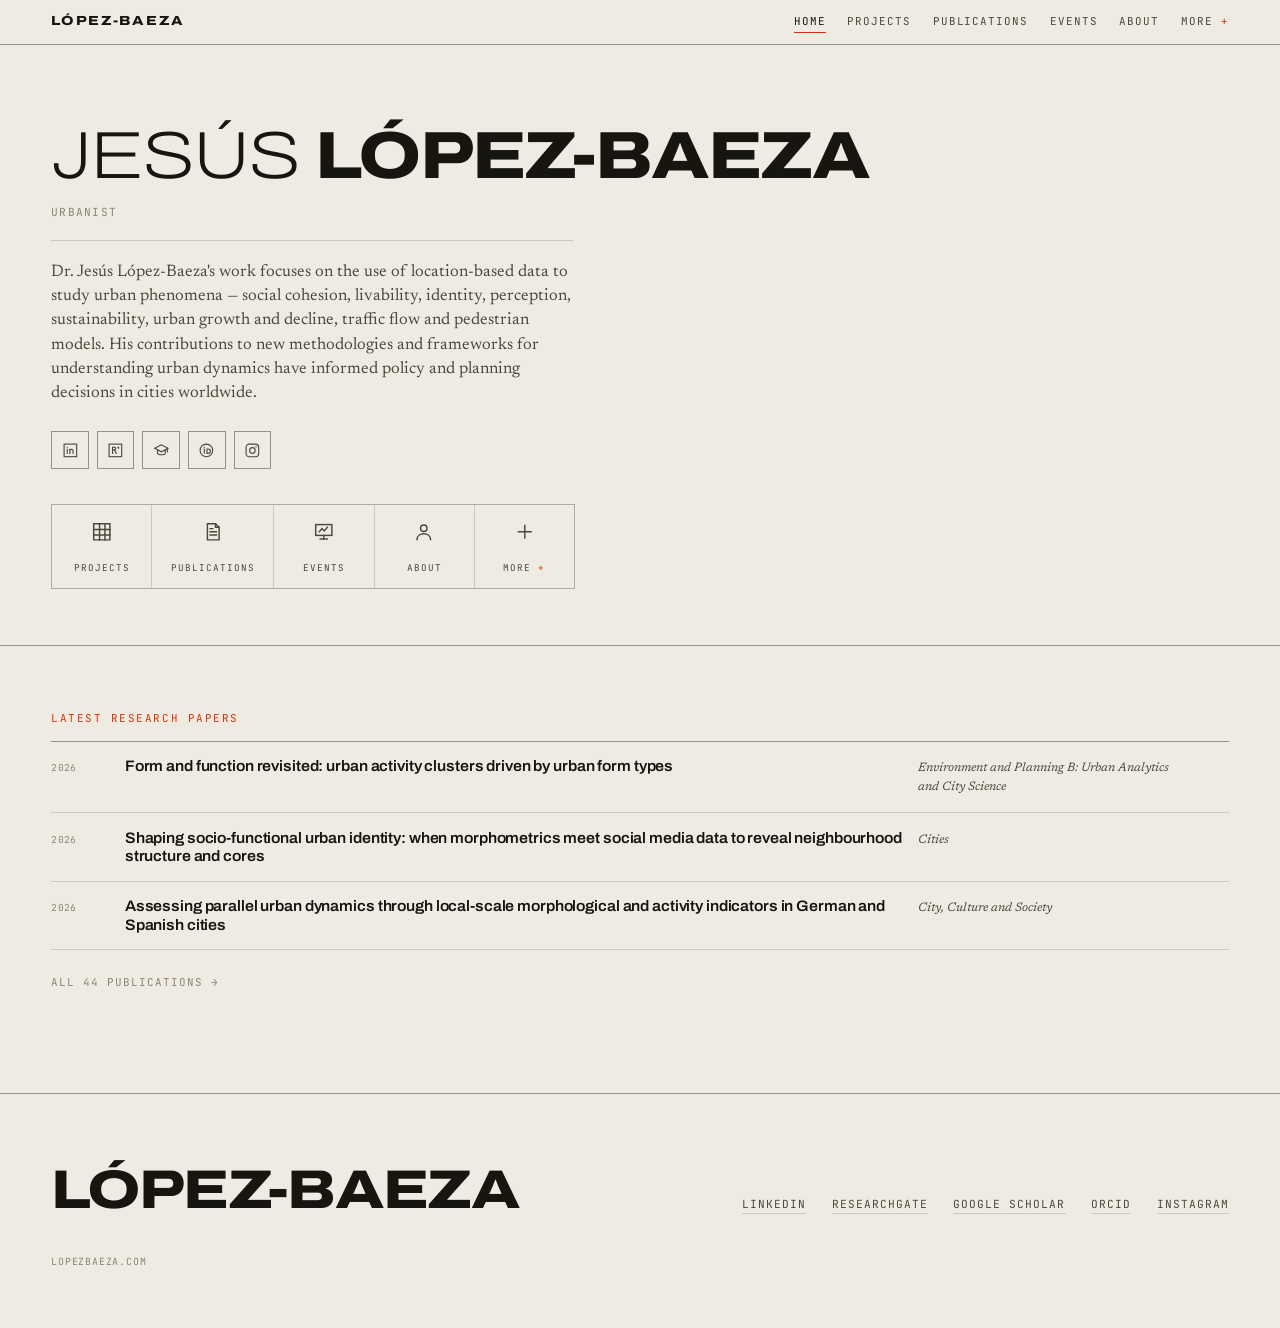
==== commit 1c197d71: "Add files via upload" ====
--- a/index.html
+++ b/index.html
@@ -23,7 +23,7 @@
         <a href="publications.html">Publications</a>
         <a href="events.html">Events</a>
         <a href="about.html">About</a>
-        <span class="has-kids" tabindex="0">More <i>+</i><span class="submenu"><a href="tools.html">Tools</a><a href="architecture.html">Architecture</a><a href="graphic-design.html">Graphic Design</a></span></span>
+        <span class="has-kids" tabindex="0">More <i>+</i><span class="submenu"><a href="tools.html">Tools</a><a href="mailto:jesus.lopez@spinunit.org">Contact</a></span></span>
     </nav>
   </div>
 </header>
@@ -34,7 +34,7 @@
     <p class="cover-role">Urbanist</p>
     <p class="cover-lead">Dr. Jesús López-Baeza&#x27;s work focuses on the use of location-based data to study urban phenomena — social cohesion, livability, identity, perception, sustainability, urban growth and decline, traffic flow and pedestrian models. His contributions to new methodologies and frameworks for understanding urban dynamics have informed policy and planning decisions in cities worldwide.</p>
     <div class="ico-row"><a class="ico" href="https://www.linkedin.com/in/jesuslopezbaeza/" target="_blank" rel="me noopener" title="LinkedIn" aria-label="LinkedIn"><svg viewBox="0 0 24 24" fill="none" stroke="currentColor" stroke-width="1.6" stroke-linecap="square" stroke-linejoin="miter" aria-hidden="true" focusable="false"><rect x="3" y="3" width="18" height="18"/><path d="M7.5 10.5v6"/><circle cx="7.5" cy="7.4" r="0.9" fill="currentColor" stroke="none"/><path d="M11.2 16.5v-6M11.2 12.6c0-1.2 1-2.1 2.3-2.1s2.3.9 2.3 2.1v3.9"/></svg></a><a class="ico" href="https://www.researchgate.net/profile/Jesus-Lopez-Baeza" target="_blank" rel="me noopener" title="ResearchGate" aria-label="ResearchGate"><svg viewBox="0 0 24 24" fill="none" stroke="currentColor" stroke-width="1.6" stroke-linecap="square" stroke-linejoin="miter" aria-hidden="true" focusable="false"><rect x="3" y="3" width="18" height="18"/><path d="M8 16.5v-9h2.6c1.2 0 2 .8 2 1.9s-.8 2-2 2H8"/><path d="M10.8 11.4l2.4 5.1"/><path d="M16.6 7.5h-1.2M16.6 7.5v1.2"/></svg></a><a class="ico" href="https://scholar.google.com/citations?user=J8rSZxgAAAAJ" target="_blank" rel="me noopener" title="Google Scholar" aria-label="Google Scholar"><svg viewBox="0 0 24 24" fill="none" stroke="currentColor" stroke-width="1.6" stroke-linecap="square" stroke-linejoin="miter" aria-hidden="true" focusable="false"><path d="M12 4L2.5 9 12 14l9.5-5L12 4z"/><path d="M6.5 11.4v4.2c0 1.5 2.5 2.7 5.5 2.7s5.5-1.2 5.5-2.7v-4.2"/><path d="M20.5 9.6v4.6"/></svg></a><a class="ico" href="https://orcid.org/0000-0002-4092-1782" target="_blank" rel="me noopener" title="ORCID" aria-label="ORCID"><svg viewBox="0 0 24 24" fill="none" stroke="currentColor" stroke-width="1.6" stroke-linecap="square" stroke-linejoin="miter" aria-hidden="true" focusable="false"><circle cx="12" cy="12" r="9"/><path d="M9 10v6"/><circle cx="9" cy="7.7" r="0.85" fill="currentColor" stroke="none"/><path d="M12.8 16.2V10h1.9c1.8 0 3 1.2 3 3.1s-1.2 3.1-3 3.1h-1.9z"/></svg></a><a class="ico" href="https://instagram.com/lopez.baeza" target="_blank" rel="me noopener" title="Instagram" aria-label="Instagram"><svg viewBox="0 0 24 24" fill="none" stroke="currentColor" stroke-width="1.6" stroke-linecap="square" stroke-linejoin="miter" aria-hidden="true" focusable="false"><rect x="3" y="3" width="18" height="18" rx="4.5"/><circle cx="12" cy="12" r="4"/><circle cx="17.2" cy="6.8" r="1" fill="currentColor" stroke="none"/></svg></a></div>
-    <nav class="tiles" aria-label="Sections"><a class="tile" href="projects.html"><span class="tile-ico"><svg viewBox="0 0 24 24" fill="none" stroke="currentColor" stroke-width="1.6" stroke-linecap="square" stroke-linejoin="miter" aria-hidden="true" focusable="false"><path d="M3 3h18v18H3z"/><path d="M3 9.5h18M3 15.5h18M9.5 3v18M15.5 3v18"/></svg></span><span class="tile-lab">Projects</span></a><a class="tile" href="publications.html"><span class="tile-ico"><svg viewBox="0 0 24 24" fill="none" stroke="currentColor" stroke-width="1.6" stroke-linecap="square" stroke-linejoin="miter" aria-hidden="true" focusable="false"><path d="M6 3h9l4 4v14H6z"/><path d="M15 3v4h4"/><path d="M9 12h7M9 15.5h7M9 8.5h3"/></svg></span><span class="tile-lab">Publications</span></a><a class="tile" href="events.html"><span class="tile-ico"><svg viewBox="0 0 24 24" fill="none" stroke="currentColor" stroke-width="1.6" stroke-linecap="square" stroke-linejoin="miter" aria-hidden="true" focusable="false"><rect x="3" y="4" width="18" height="12"/><path d="M12 16v4"/><path d="M8 20h8"/><path d="M7 12l3-3.5 2.5 2.5L16 7"/></svg></span><span class="tile-lab">Events</span></a><a class="tile" href="about.html"><span class="tile-ico"><svg viewBox="0 0 24 24" fill="none" stroke="currentColor" stroke-width="1.6" stroke-linecap="square" stroke-linejoin="miter" aria-hidden="true" focusable="false"><circle cx="12" cy="8" r="3.6"/><path d="M4.5 20.5c0-4 3.4-6.4 7.5-6.4s7.5 2.4 7.5 6.4"/></svg></span><span class="tile-lab">About</span></a><a class="tile" href="architecture.html"><span class="tile-ico"><svg viewBox="0 0 24 24" fill="none" stroke="currentColor" stroke-width="1.6" stroke-linecap="square" stroke-linejoin="miter" aria-hidden="true" focusable="false"><path d="M12 5v14M5 12h14"/></svg></span><span class="tile-lab">More</span></a></nav>
+    <nav class="tiles" aria-label="Sections"><a class="tile" href="projects.html"><span class="tile-ico"><svg viewBox="0 0 24 24" fill="none" stroke="currentColor" stroke-width="1.6" stroke-linecap="square" stroke-linejoin="miter" aria-hidden="true" focusable="false"><path d="M3 3h18v18H3z"/><path d="M3 9.5h18M3 15.5h18M9.5 3v18M15.5 3v18"/></svg></span><span class="tile-lab">Projects</span></a><a class="tile" href="publications.html"><span class="tile-ico"><svg viewBox="0 0 24 24" fill="none" stroke="currentColor" stroke-width="1.6" stroke-linecap="square" stroke-linejoin="miter" aria-hidden="true" focusable="false"><path d="M6 3h9l4 4v14H6z"/><path d="M15 3v4h4"/><path d="M9 12h7M9 15.5h7M9 8.5h3"/></svg></span><span class="tile-lab">Publications</span></a><a class="tile" href="events.html"><span class="tile-ico"><svg viewBox="0 0 24 24" fill="none" stroke="currentColor" stroke-width="1.6" stroke-linecap="square" stroke-linejoin="miter" aria-hidden="true" focusable="false"><rect x="3" y="4" width="18" height="12"/><path d="M12 16v4"/><path d="M8 20h8"/><path d="M7 12l3-3.5 2.5 2.5L16 7"/></svg></span><span class="tile-lab">Events</span></a><a class="tile" href="about.html"><span class="tile-ico"><svg viewBox="0 0 24 24" fill="none" stroke="currentColor" stroke-width="1.6" stroke-linecap="square" stroke-linejoin="miter" aria-hidden="true" focusable="false"><circle cx="12" cy="8" r="3.6"/><path d="M4.5 20.5c0-4 3.4-6.4 7.5-6.4s7.5 2.4 7.5 6.4"/></svg></span><span class="tile-lab">About</span></a><span class="tile tile-more" tabindex="0"><span class="tile-ico"><svg viewBox="0 0 24 24" fill="none" stroke="currentColor" stroke-width="1.6" stroke-linecap="square" stroke-linejoin="miter" aria-hidden="true" focusable="false"><path d="M12 5v14M5 12h14"/></svg></span><span class="tile-lab">More <i>+</i></span><span class="submenu"><a href="tools.html">Tools</a><a href="mailto:jesus.lopez@spinunit.org">Contact</a></span></span></nav>
   </div>
 </section>
 
@@ -58,7 +58,7 @@
       <a href="https://instagram.com/lopez.baeza" rel="me noopener" target="_blank">Instagram</a>
       </div>
     </div>
-    <p class="colophon">Urban science · data · public space — Alicante, Spain</p>
+    <p class="colophon"><a href="index.html">lopezbaeza.com</a></p>
   </div>
 </footer>
 <script>
--- a/assets/style.css
+++ b/assets/style.css
@@ -92,6 +92,11 @@
 .tile-lab{font-family:var(--mono);font-size:.58rem;letter-spacing:.11em;
   text-transform:uppercase}
 .tile:hover{background:var(--paper-2);color:var(--accent)}
+/* "More" is a group, not a link — it needs to anchor its own submenu */
+.tile-more{position:relative;cursor:pointer}
+.tile-more .tile-lab i{font-style:normal;color:var(--accent)}
+.tile-more .submenu{top:auto;bottom:calc(100% + .35rem);left:0;right:auto}
+.tile-more:hover .submenu,.tile-more:focus-within .submenu{display:flex}
 
 .cover-papers{padding-top:clamp(1.75rem,3.5vw,2.75rem)}
 .cover-papers .kicker{margin-bottom:.9rem}
@@ -198,7 +203,14 @@
 .sp-hit:hover::before,.sp-hit:focus::before{opacity:1}
 
 .sp-legend{display:flex;flex-wrap:wrap;gap:.35rem .9rem;align-items:center}
-.sp-key{display:inline-flex;align-items:center;gap:.35rem;color:var(--muted)}
+.sp-key{display:inline-flex;align-items:center;gap:.35rem;color:var(--muted);
+  font:inherit;letter-spacing:inherit;text-transform:inherit;
+  background:none;border:none;padding:0;cursor:pointer}
+.sp-key:hover{color:var(--accent)}
+/* switched off: the line is hidden, so grey the key right down */
+.sp-key[aria-pressed="false"]{opacity:.38}
+.sp-key[aria-pressed="false"] b{color:var(--muted)}
+.sp-series[hidden]{display:none}
 .sp-key b{color:var(--ink);font-weight:500}
 .sp-key i{width:.85rem;height:0;border-top:2px solid var(--accent)}
 .sp-key.s1 i{border-top-color:var(--ink)}
@@ -361,8 +373,13 @@
 .bio-kicker{grid-column:1;grid-row:1}
 .bio-portrait{grid-column:1;grid-row:2;display:flex;flex-direction:column;min-height:0}
 .bio-text{grid-column:2;grid-row:2}
+/* The greyscale filter is applied to a large photograph. Left on the main
+   layer the browser re-runs it on every composite, which is what made this
+   page scroll heavily. Promoting it to its own layer means the filtered
+   bitmap is rasterised once and then just moved. */
 .portrait{border:1px solid var(--rule-strong);filter:grayscale(1) contrast(1.06);
-  width:100%;height:100%;object-fit:cover;object-position:center top}
+  width:100%;height:100%;object-fit:cover;object-position:center top;
+  transform:translateZ(0);will-change:filter;backface-visibility:hidden}
 /* The prose is a two-column flow, but the chart sits outside it: kept in the
    flow it fragmented across the column break, and it could not be pinned to
    the foot of the picture. So bio-text is a vertical stack — lead, prose,
@@ -376,7 +393,7 @@
   margin:0 0 1rem;padding-bottom:.85rem;border-bottom:1px solid var(--rule)}
 .bio-foot{margin-top:auto;display:grid;grid-template-columns:1fr 1fr;
   column-gap:clamp(1.25rem,2.5vw,2.5rem)}
-.bio-foot .spark{grid-column:2}
+.bio-foot .spark{grid-column:1/-1}
 
 /* ---------------------------------------------------------- track toggles */
 
@@ -388,11 +405,40 @@
 .trk-dot{width:.5rem;height:.5rem;background:var(--rule-strong)}
 .trk[aria-pressed="true"]{color:var(--ink);border-color:var(--ink)}
 .trk[aria-pressed="true"] .trk-dot{background:var(--accent)}
+/* dot-only track: round swatch, matching the dots it governs */
+.trk.is-dots .trk-dot{border-radius:50%}
+/* Events are drawn as black points on the chart, so its swatch says so
+   rather than borrowing the accent square used by the banded tracks. */
+.trk[data-trk="courses"] .trk-dot{border-radius:50%}
+.trk[data-trk="courses"][aria-pressed="true"] .trk-dot{background:var(--ink)}
+
+/* see-full-version link under the About timeline */
+.tl-more{display:inline-flex;align-items:center;gap:.4rem;margin-top:1rem;
+  font-family:var(--mono);font-size:.62rem;letter-spacing:.11em;
+  text-transform:uppercase;color:var(--accent);
+  border-bottom:1px solid var(--accent);padding-bottom:2px}
+.tl-more:hover{color:var(--ink);border-bottom-color:var(--ink)}
+
+/* status tag on a project row */
+.t-tag{display:inline-block;margin-left:.5rem;font-family:var(--mono);font-size:.52rem;
+  letter-spacing:.08em;text-transform:uppercase;color:var(--accent);
+  border:1px solid var(--accent);padding:.05rem .3rem;vertical-align:middle;
+  white-space:nowrap}
+.g-brush-sel{position:absolute;top:0;bottom:0;background:rgba(217,51,10,.12);
+  border-left:1px solid var(--accent);border-right:1px solid var(--accent);
+  display:none;pointer-events:none}
+.gantt.is-brushing .g-brush-sel,.gantt.has-brush .g-brush-sel{display:block}
+.g-brush-lab{position:absolute;top:.15rem;font-family:var(--mono);font-size:.55rem;
+  letter-spacing:.06em;color:var(--accent);white-space:nowrap;transform:translateX(-50%)}
+.brush-clear{font:inherit;letter-spacing:inherit;text-transform:inherit;
+  color:var(--accent);background:none;border:1px solid var(--accent);
+  padding:.18rem .45rem;margin-left:.6rem;cursor:pointer}
+.brush-clear:hover{background:var(--accent);color:var(--paper)}
 .trk:hover{color:var(--ink)}
 
 /* ---------------------------------------------------------- gantt */
 
-.gantt{--lab:13rem;position:relative;margin-top:clamp(1rem,3vw,2rem);
+.gantt{--lab:clamp(16rem,27vw,29rem);position:relative;margin-top:clamp(1rem,3vw,2rem);
   border-top:1px solid var(--rule-strong);font-size:.8rem}
 
 .g-head,.g-foot{display:grid;grid-template-columns:var(--lab) minmax(0,1fr);
@@ -407,17 +453,21 @@
   text-transform:uppercase;color:var(--accent);padding:.6rem 0 .35rem}
 
 .g-lane{display:grid;grid-template-columns:var(--lab) minmax(0,1fr);
-  column-gap:.9rem;padding:.28rem 0;border-top:1px solid var(--rule);align-items:center;
+  column-gap:.9rem;padding:.12rem 0;border-top:1px solid var(--rule);align-items:center;
   transition:opacity .15s ease}
 .g-lane:first-of-type{border-top:none}
 .g-lane.is-dim{opacity:.22}
 .g-lane:hover{background:var(--paper-2)}
 
-.g-org{display:flex;flex-direction:column;gap:.05rem;padding-right:.4rem;min-width:0}
+/* Organisation and place run on one line so each row is a single line tall.
+   The label column is wide enough for the longest of them; anything that still
+   overruns is trimmed rather than allowed to wrap and double the row height. */
+.g-org{display:flex;align-items:baseline;gap:.45rem;padding-right:.4rem;
+  min-width:0;white-space:nowrap}
 .g-orgname{font-family:var(--display);font-variation-settings:"wdth" 104,"wght" 600;
-  font-size:.78rem;line-height:1.12;overflow-wrap:anywhere}
+  font-size:.78rem;line-height:1.12;overflow:hidden;text-overflow:ellipsis}
 .g-place{font-family:var(--mono);font-size:.5rem;letter-spacing:.08em;
-  text-transform:uppercase;color:var(--accent)}
+  text-transform:uppercase;color:var(--accent);flex:none}
 
 .g-track{position:relative;height:1rem;
   background:repeating-linear-gradient(to right,
@@ -484,7 +534,9 @@
 .cvsplit-map{position:sticky;top:4.5rem}
 .cvsplit-time{min-width:0}
 .cvsplit-time .gantt{--lab:8.5rem;margin-top:0;font-size:.74rem}
-.cvsplit-time .g-orgname{font-size:.7rem}
+.cvsplit-time .g-org{flex-direction:column;align-items:flex-start;gap:.05rem;
+  white-space:normal}
+.cvsplit-time .g-orgname{font-size:.7rem;white-space:normal;overflow-wrap:anywhere}
 .cvsplit-time .g-head{position:sticky;top:3.6rem;background:var(--paper);z-index:3}
 .cvsplit-time .g-foot{display:none}
 .cvsplit-time .g-now{display:none}
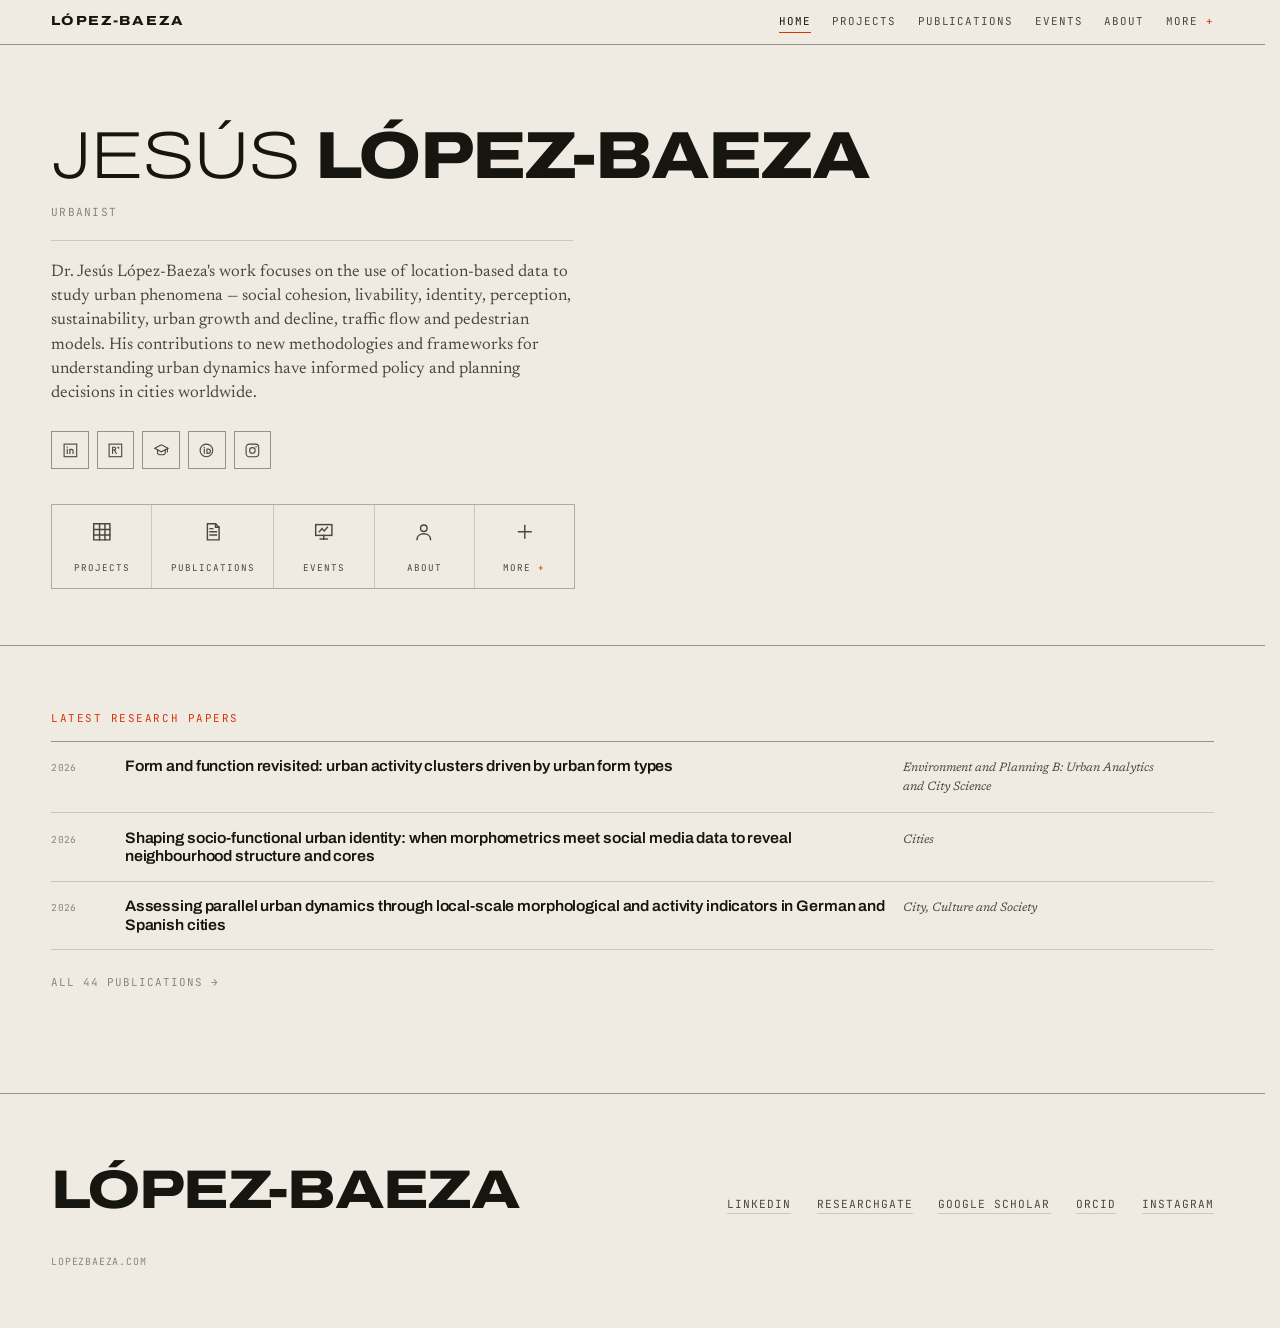
==== commit 3c4db6b2: "Add files via upload" ====
--- a/index.html
+++ b/index.html
@@ -11,11 +11,11 @@
 <link rel="preconnect" href="https://fonts.googleapis.com">
 <link rel="preconnect" href="https://fonts.gstatic.com" crossorigin>
 <link rel="stylesheet" href="https://fonts.googleapis.com/css2?family=Archivo:wdth,wght@62..125,100..900&family=Newsreader:ital,opsz,wght@0,6..72,200..700;1,6..72,200..600&family=JetBrains+Mono:wght@400;500&display=swap">
-<link rel="stylesheet" href="assets/style.css">
+<link rel="stylesheet" href="assets/style.css?v=08a9ab21">
 </head>
 <body>
 <header class="masthead">
-  <div class="wrap">
+  <div class="mast-in">
     <a class="brand" href="index.html">López-Baeza</a>
     <nav class="nav">
         <a href="index.html" aria-current="page">Home</a>
@@ -84,8 +84,8 @@
   });
 });
 </script>
-<script src="assets/filter.js"></script>
-<script src="assets/timeline.js"></script>
-<script src="assets/spark.js"></script>
+<script src="assets/filter.js?v=83b50b9c"></script>
+<script src="assets/timeline.js?v=4cbc760e"></script>
+<script src="assets/spark.js?v=9d6b259e"></script>
 </body>
 </html>
--- a/assets/style.css
+++ b/assets/style.css
@@ -22,7 +22,11 @@
 }
 
 *{box-sizing:border-box}
-html{-webkit-text-size-adjust:100%}
+/* scrollbar-gutter keeps the centred masthead from shifting sideways between a
+   short page like Tools, which needs no scrollbar, and a long one that does.
+   Where scrollbars are drawn as an overlay — macOS by default — there is no
+   gutter to reserve and this does nothing. */
+html{-webkit-text-size-adjust:100%;scrollbar-gutter:stable}
 body{
   margin:0;background:var(--paper);color:var(--ink);
   font-family:var(--serif);
@@ -36,11 +40,25 @@
 
 /* ---------------------------------------------------------- masthead */
 
+/* Everything from here to the end of the section is lifted verbatim into the
+   two dashboard pages, which cannot load this file (their stylesheet and this
+   one both define .wrap). So the rules below may not depend on anything
+   declared elsewhere in here: no inherited line-height, no inherited colour,
+   and no .wrap. The inner box is .mast-in rather than .wrap for that reason —
+   .wrap is the one class name the dashboards also use, and it means something
+   different there. */
 .masthead{position:sticky;top:0;z-index:50;background:var(--paper);
   border-bottom:1px solid var(--rule-strong)}
-.masthead .wrap{display:flex;align-items:baseline;gap:2rem;
-  justify-content:space-between;padding-top:.7rem;padding-bottom:.7rem}
-.brand{font-family:var(--display);font-variation-settings:"wdth" 118,"wght" 800;
+/* min-height pins the bar so it is the same height before and after the web
+   fonts arrive, and identical on pages whose body sets a different
+   line-height. --mast-h is what the fixed panel on the Ledger clears. */
+.mast-in{--mast-h:44px;min-height:var(--mast-h);
+  max-width:var(--maxw);margin:0 auto;padding:.7rem var(--pad);
+  display:flex;align-items:baseline;gap:2rem;justify-content:space-between;
+  font-size:1rem;line-height:1.55}
+.masthead a{color:inherit;text-decoration:none}
+.brand{color:var(--ink);
+  font-family:var(--display);font-variation-settings:"wdth" 118,"wght" 800;
   font-size:.82rem;letter-spacing:.13em;text-transform:uppercase;white-space:nowrap}
 .brand:hover{color:var(--accent)}
 .nav{display:flex;flex-wrap:wrap;gap:.15rem 1.35rem;font-family:var(--mono);
@@ -60,6 +78,13 @@
 .submenu a{padding:.55rem .8rem;border-bottom:1px solid var(--rule);white-space:nowrap}
 .submenu a:last-child{border-bottom:none}
 .submenu a:hover{background:var(--paper-2);color:var(--accent)}
+/* Kept inside the section on purpose: it is extracted wholesale for the
+   dashboards, so a masthead rule parked in some other media block down the
+   file would simply not reach them. */
+@media (max-width:640px){
+  .mast-in{flex-direction:column;gap:.55rem;align-items:flex-start;min-height:0}
+  .nav{gap:.15rem 1rem}
+}
 
 /* ---------------------------------------------------------- cover (home) */
 
@@ -424,16 +449,6 @@
   letter-spacing:.08em;text-transform:uppercase;color:var(--accent);
   border:1px solid var(--accent);padding:.05rem .3rem;vertical-align:middle;
   white-space:nowrap}
-.g-brush-sel{position:absolute;top:0;bottom:0;background:rgba(217,51,10,.12);
-  border-left:1px solid var(--accent);border-right:1px solid var(--accent);
-  display:none;pointer-events:none}
-.gantt.is-brushing .g-brush-sel,.gantt.has-brush .g-brush-sel{display:block}
-.g-brush-lab{position:absolute;top:.15rem;font-family:var(--mono);font-size:.55rem;
-  letter-spacing:.06em;color:var(--accent);white-space:nowrap;transform:translateX(-50%)}
-.brush-clear{font:inherit;letter-spacing:inherit;text-transform:inherit;
-  color:var(--accent);background:none;border:1px solid var(--accent);
-  padding:.18rem .45rem;margin-left:.6rem;cursor:pointer}
-.brush-clear:hover{background:var(--accent);color:var(--paper)}
 .trk:hover{color:var(--ink)}
 
 /* ---------------------------------------------------------- gantt */
@@ -529,8 +544,14 @@
 /* ---------------------------------------------------------- cv map */
 
 /* map + timeline, side by side */
+/* Two rows: the year readout sits above the timeline column, and the map
+   starts on the row below it — so the map and the chart top out level. */
 .cvsplit{display:grid;grid-template-columns:minmax(0,1fr) minmax(0,1fr);
-  gap:clamp(1rem,2.5vw,2.25rem);align-items:start}
+  grid-template-rows:auto minmax(0,1fr);
+  column-gap:clamp(1rem,2.5vw,2.25rem);align-items:start}
+.cvsplit .tl-years{grid-column:2;grid-row:1}
+.cvsplit-map{grid-column:1;grid-row:2}
+.cvsplit-time{grid-column:2;grid-row:2}
 .cvsplit-map{position:sticky;top:4.5rem}
 .cvsplit-time{min-width:0}
 .cvsplit-time .gantt{--lab:8.5rem;margin-top:0;font-size:.74rem}
@@ -599,8 +620,10 @@
 /* ---------------------------------------------------------- responsive */
 
 @media (max-width:1200px){
-  .cvsplit{grid-template-columns:1fr}
-  .cvsplit-map{position:static}
+  /* one column: the explicit row placement has to be released too, or the
+     map and the chart both try to sit in row 2 of a single-column grid */
+  .cvsplit{grid-template-columns:1fr;grid-template-rows:auto}
+  .cvsplit .tl-years,.cvsplit-map,.cvsplit-time{grid-column:1;grid-row:auto}
   .cvsplit-time .gantt{--lab:13rem}
 }
 @media (max-width:1100px){
@@ -641,9 +664,156 @@
 @media (max-width:640px){
   .cbtn.prev{left:.35rem}
   .cbtn.next{right:.35rem}
-  .masthead .wrap{flex-direction:column;gap:.55rem;align-items:flex-start}
-  .nav{gap:.15rem 1rem}
+  /* the masthead's own narrow-screen rules live in the masthead section, so
+     they travel with it to the dashboard pages */
   .deflist .row2{grid-template-columns:1fr 5rem;grid-template-areas:"k t" "v v";row-gap:.2rem}
   .deflist .k{grid-area:k}.deflist .v{grid-area:v}.deflist .t{grid-area:t}
 }
 @media (prefers-reduced-motion:reduce){*{transition:none!important}}
+
+/* ---------------------------------------------------------- career map dashboard */
+
+/* the column is no longer pinned: it now carries the map and the widgets */
+.cvsplit-map{position:static}
+
+/* --- import panel, above the map --- */
+.byo{display:flex;flex-wrap:wrap;align-items:center;gap:.4rem;margin-top:1.1rem}
+.byo-btn{display:inline-flex;align-items:center;gap:.4rem;font-family:var(--mono);
+  font-size:.56rem;letter-spacing:.1em;text-transform:uppercase;color:var(--ink-soft);
+  background:none;border:1px solid var(--rule-strong);padding:.35rem .6rem;cursor:pointer;
+  transition:color .14s ease,border-color .14s ease,background-color .14s ease}
+.byo-btn:hover{color:var(--accent);border-color:var(--accent)}
+.byo-btn.is-drop.is-over{background:var(--accent);border-color:var(--accent);color:var(--paper)}
+.byo-btn.is-clear{color:var(--accent);border-color:var(--accent)}
+.byo-btn.is-clear:hover{background:var(--accent);color:var(--paper)}
+.byo.is-mine .byo-btn.is-drop{border-color:var(--accent);color:var(--accent)}
+.byo-status{flex:1 0 100%;margin:.1rem 0 0;font-family:var(--mono);font-size:.54rem;
+  letter-spacing:.05em;color:var(--muted);min-height:.8rem}
+.byo-status.is-bad{color:var(--accent)}
+
+/* the reassurance note — people are right to ask before dropping a CV in */
+.byo-info{position:relative;display:inline-flex;outline:none}
+.byo-i{display:grid;place-items:center;width:1.15rem;height:1.15rem;border-radius:50%;
+  border:1px solid var(--rule-strong);font-family:var(--mono);font-size:.55rem;
+  color:var(--ink-soft);cursor:help;font-style:normal}
+.byo-info:hover .byo-i,.byo-info:focus .byo-i{border-color:var(--accent);color:var(--accent)}
+/* Opens below the icon: above, it covered the page title, and the panel sits
+   near the top of the page where there is nothing above it to spare. */
+.byo-pop{position:absolute;left:0;top:calc(100% + .45rem);
+  z-index:40;width:min(20rem,70vw);display:none;
+  background:var(--ink);color:var(--paper);padding:.6rem .7rem;
+  font-family:var(--serif);font-size:.76rem;line-height:1.4;letter-spacing:0;
+  text-transform:none}
+.byo-info:hover .byo-pop,.byo-info:focus .byo-pop{display:block}
+
+/* --- year readout above the timeline --- */
+.tl-years{display:flex;align-items:baseline;gap:.6rem;margin-bottom:.35rem;
+  font-family:var(--mono);font-size:.55rem;letter-spacing:.1em;text-transform:uppercase}
+.tl-years span{color:var(--muted)}
+.tl-years b{font-weight:400;color:var(--accent)}
+.tl-years button{font:inherit;letter-spacing:inherit;text-transform:inherit;
+  margin-left:auto;color:var(--accent);background:none;border:1px solid var(--accent);
+  padding:.14rem .4rem;cursor:pointer}
+.tl-years button:hover{background:var(--accent);color:var(--paper)}
+/* the chart is the filter, so say so with the cursor */
+.cvsplit-time .gantt{cursor:crosshair}
+.cvsplit-time .g-seg,.cvsplit-time .g-dot{cursor:pointer}
+.g-span{position:absolute;top:1.4rem;bottom:1.4rem;display:none;z-index:1;
+  background:rgba(217,51,10,.08);border-left:1px solid rgba(217,51,10,.55);
+  border-right:1px solid rgba(217,51,10,.55);pointer-events:none}
+.gantt.has-span .g-span{display:block}
+
+/* --- widgets, small, under the map --- */
+.kpis{display:grid;grid-template-columns:repeat(auto-fit,minmax(6.4rem,1fr));
+  gap:1px;background:var(--rule);border:1px solid var(--rule);margin-top:.7rem}
+.stat{background:var(--paper);padding:.45rem .55rem .5rem;display:flex;
+  flex-direction:column;gap:.1rem;min-width:0}
+/* The label used to truncate with overflow:hidden, which clipped the info
+   bubble that now lives inside it. Short labels wrap instead. */
+.stat > span{font-family:var(--mono);font-size:.47rem;letter-spacing:.1em;
+  text-transform:uppercase;color:var(--muted);white-space:normal;overflow:visible;
+  line-height:1.25;gap:.15rem}
+.stat b{font-family:var(--display);font-variation-settings:"wdth" 112,"wght" 700;
+  font-size:1.15rem;line-height:1.05;letter-spacing:-.02em}
+.stat i{font-family:var(--mono);font-size:.47rem;letter-spacing:.05em;
+  color:var(--muted);font-style:normal;white-space:nowrap;overflow:hidden;
+  text-overflow:ellipsis;min-height:.7rem}
+.stat.is-empty b{color:var(--muted)}
+.stat.is-delta[data-dir="up"] i{color:var(--accent)}
+
+.statbar{background:var(--paper);padding:.5rem .55rem .55rem;grid-column:1/-1;
+  display:flex;flex-direction:column;gap:.18rem}
+/* Direct child only. As a descendant selector this also matched the info
+   bubble nested inside the label, and at higher specificity than .wi-pop —
+   which is why the two bars' bubbles came out mono and uppercase while every
+   other widget's read as sentences. */
+.statbar > span{font-family:var(--mono);font-size:.47rem;letter-spacing:.1em;
+  text-transform:uppercase;color:var(--muted)}
+.statbar b{font-family:var(--display);font-variation-settings:"wdth" 112,"wght" 700;
+  font-size:1.05rem;line-height:1}
+.statbar-t{height:.28rem;background:var(--paper-2);border:1px solid var(--rule)}
+.statbar-t i{display:block;height:100%;background:var(--accent);width:0;
+  transition:width .3s ease}
+.statbar em{font-style:normal;font-size:.68rem;line-height:1.3;color:var(--ink-soft)}
+.statbar em b{font-family:inherit;font-size:inherit;font-variation-settings:"wght" 600}
+
+.statrads{grid-column:1/-1;display:grid;grid-template-columns:1fr 1fr;gap:1px;
+  background:var(--rule)}
+.statrad{background:var(--paper);margin:0;padding:.45rem .25rem .25rem;min-width:0}
+.statrad figcaption{font-family:var(--mono);font-size:.47rem;letter-spacing:.1em;
+  text-transform:uppercase;color:var(--muted);padding-left:.25rem}
+.statrad svg{width:100%;height:auto;overflow:visible}
+.rd-ring{fill:none;stroke:var(--rule);stroke-width:.6}
+.rd-spoke{stroke:var(--rule);stroke-width:.6}
+.rd-area{fill:var(--accent);fill-opacity:.16;stroke:var(--accent);stroke-width:1.4;
+  stroke-linejoin:round}
+.rd-lab{font-family:var(--mono);font-size:6.6px;letter-spacing:.02em;fill:var(--ink-soft)}
+.rd-empty{font-family:var(--mono);font-size:7px;fill:var(--muted)}
+
+@media (max-width:760px){
+  .statrads{grid-template-columns:1fr}
+}
+
+/* editable birth year inside the career bar label */
+.statbar-in{display:inline-flex;align-items:center;gap:.25rem;margin-left:.5rem;
+  color:var(--muted);text-transform:none;letter-spacing:.06em}
+.statbar-in input{width:3.4rem;font:inherit;font-size:.5rem;letter-spacing:.06em;
+  color:var(--accent);background:none;border:1px solid var(--rule-strong);
+  padding:.1rem .2rem;text-align:center}
+.statbar-in input:focus{outline:none;border-color:var(--accent)}
+.byo-pop b{font-weight:600;display:block;margin-bottom:.4rem}
+
+/* small "i" on every widget, explaining what it measures */
+.wi{display:inline-grid;place-items:center;width:.82rem;height:.82rem;border-radius:50%;
+  border:1px solid var(--rule-strong);font-family:var(--mono);font-size:.42rem;
+  color:var(--muted);cursor:help;margin-left:.3rem;position:relative;outline:none;
+  vertical-align:middle;flex:none}
+.wi:hover,.wi:focus{border-color:var(--accent);color:var(--accent)}
+.wi-pop{position:absolute;left:0;bottom:calc(100% + .35rem);
+  z-index:60;width:min(17rem,60vw);display:none;
+  background:var(--ink);color:var(--paper);padding:.5rem .6rem;
+  font-family:var(--serif);font-size:.72rem;line-height:1.38;letter-spacing:0;
+  text-transform:none;text-align:left;cursor:default}
+.wi:hover .wi-pop,.wi:focus .wi-pop{display:block}
+/* direct children only — a bare "span" would also catch the popup inside
+   the "i" and turn its text into flex items */
+.stat > span,.statbar > span,.statrad > figcaption{display:flex;align-items:center}
+.statbar > span{flex-wrap:wrap;gap:.15rem}
+/* publications are black points on the chart, like events — say so on the swatch */
+.trk[data-trk="publications"] .trk-dot{border-radius:50%}
+.trk[data-trk="publications"][aria-pressed="true"] .trk-dot{background:var(--ink)}
+
+/* two families of toggles, each with a rule and a label that switches all
+   three of its members together */
+.tracks{gap:.35rem 1.5rem;align-items:flex-start}
+.trk-group{display:flex;flex-direction:column;gap:.3rem}
+.trk-row{display:flex;flex-wrap:wrap;gap:.35rem}
+.trk-all{font-family:var(--mono);font-size:.5rem;letter-spacing:.14em;
+  text-transform:uppercase;color:var(--muted);cursor:pointer;
+  background:none;border:none;border-top:1.5px solid var(--rule-strong);
+  padding:.3rem 0 0;width:100%;text-align:center;
+  transition:color .14s ease,border-color .14s ease}
+.trk-all:hover{color:var(--accent);border-top-color:var(--accent)}
+.trk-all[aria-pressed="true"]{color:var(--ink);border-top-color:var(--accent)}
+.trk-all.is-part{color:var(--muted);border-top-color:var(--rule-strong);
+  border-top-style:dashed}
